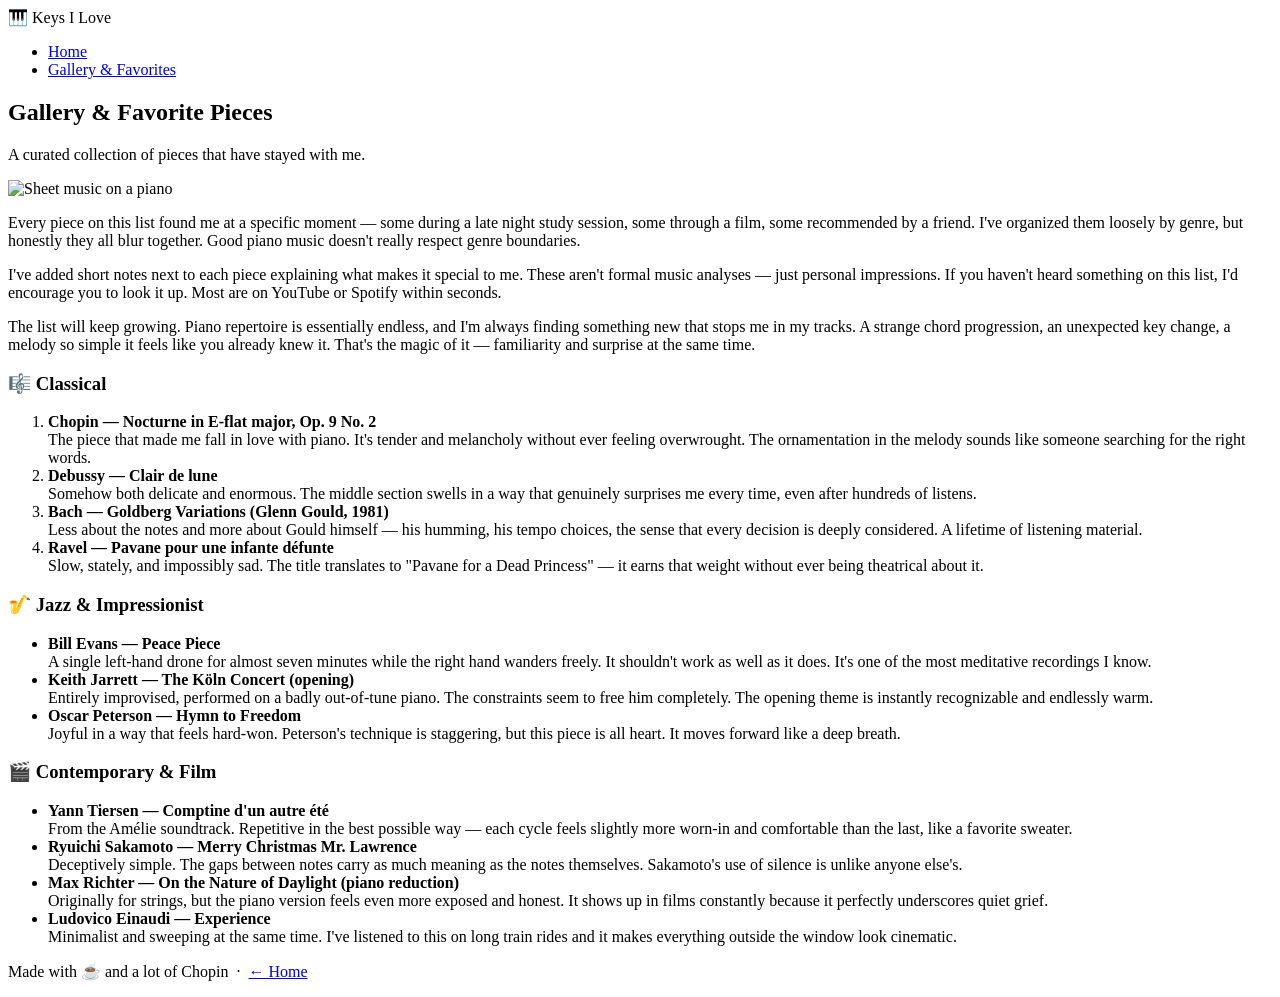
==== gallery.html @ c5415df9 "Rename gallery_html.html to gallery.html" ====
<!DOCTYPE html>
<html lang="en">
<head>
  <meta charset="UTF-8" />
  <meta name="viewport" content="width=device-width, initial-scale=1.0"/>
  <title>Gallery & Favorites | Keys I Love</title>
  <link rel="stylesheet" href="style.css" />
  <link href="https://fonts.googleapis.com/css2?family=Playfair+Display:ital,wght@0,400;0,700;1,400&family=Lato:wght@300;400;700&display=swap" rel="stylesheet"/>
</head>
<body>

  <header>
    <nav>
      <span class="site-logo">🎹 Keys I Love</span>
      <ul>
        <li><a href="index.html">Home</a></li>
        <li><a href="gallery.html" class="active">Gallery &amp; Favorites</a></li>
      </ul>
    </nav>
  </header>

  <main>
    <section class="hero">
      <h2>Gallery &amp; Favorite Pieces</h2>
      <p class="subtitle">A curated collection of pieces that have stayed with me.</p>
    </section>

    <section class="card">
      <div class="gallery-intro">
        <img
          src="https://images.unsplash.com/photo-1507838153414-b4b713384a76?w=700&q=80"
          alt="Sheet music on a piano"
        />
        <div>
          <p>
            Every piece on this list found me at a specific moment — some during a late
            night study session, some through a film, some recommended by a friend. I've
            organized them loosely by genre, but honestly they all blur together. Good
            piano music doesn't really respect genre boundaries.
          </p>
          <p>
            I've added short notes next to each piece explaining what makes it special to
            me. These aren't formal music analyses — just personal impressions. If you
            haven't heard something on this list, I'd encourage you to look it up. Most
            are on YouTube or Spotify within seconds.
          </p>
          <p>
            The list will keep growing. Piano repertoire is essentially endless, and I'm
            always finding something new that stops me in my tracks. A strange chord
            progression, an unexpected key change, a melody so simple it feels like you
            already knew it. That's the magic of it — familiarity and surprise at the
            same time.
          </p>
        </div>
      </div>
    </section>

    <section class="card">
      <h3>🎼 Classical</h3>
      <ol class="piece-list">
        <li>
          <strong>Chopin — Nocturne in E-flat major, Op. 9 No. 2</strong><br/>
          The piece that made me fall in love with piano. It's tender and melancholy without
          ever feeling overwrought. The ornamentation in the melody sounds like someone
          searching for the right words.
        </li>
        <li>
          <strong>Debussy — Clair de lune</strong><br/>
          Somehow both delicate and enormous. The middle section swells in a way that
          genuinely surprises me every time, even after hundreds of listens.
        </li>
        <li>
          <strong>Bach — Goldberg Variations (Glenn Gould, 1981)</strong><br/>
          Less about the notes and more about Gould himself — his humming, his tempo choices,
          the sense that every decision is deeply considered. A lifetime of listening material.
        </li>
        <li>
          <strong>Ravel — Pavane pour une infante défunte</strong><br/>
          Slow, stately, and impossibly sad. The title translates to "Pavane for a Dead
          Princess" — it earns that weight without ever being theatrical about it.
        </li>
      </ol>
    </section>

    <section class="card">
      <h3>🎷 Jazz &amp; Impressionist</h3>
      <ul class="piece-list">
        <li>
          <strong>Bill Evans — Peace Piece</strong><br/>
          A single left-hand drone for almost seven minutes while the right hand wanders freely.
          It shouldn't work as well as it does. It's one of the most meditative recordings I know.
        </li>
        <li>
          <strong>Keith Jarrett — The Köln Concert (opening)</strong><br/>
          Entirely improvised, performed on a badly out-of-tune piano. The constraints seem to
          free him completely. The opening theme is instantly recognizable and endlessly warm.
        </li>
        <li>
          <strong>Oscar Peterson — Hymn to Freedom</strong><br/>
          Joyful in a way that feels hard-won. Peterson's technique is staggering, but this piece
          is all heart. It moves forward like a deep breath.
        </li>
      </ul>
    </section>

    <section class="card">
      <h3>🎬 Contemporary &amp; Film</h3>
      <ul class="piece-list">
        <li>
          <strong>Yann Tiersen — Comptine d'un autre été</strong><br/>
          From the Amélie soundtrack. Repetitive in the best possible way — each cycle feels
          slightly more worn-in and comfortable than the last, like a favorite sweater.
        </li>
        <li>
          <strong>Ryuichi Sakamoto — Merry Christmas Mr. Lawrence</strong><br/>
          Deceptively simple. The gaps between notes carry as much meaning as the notes
          themselves. Sakamoto's use of silence is unlike anyone else's.
        </li>
        <li>
          <strong>Max Richter — On the Nature of Daylight (piano reduction)</strong><br/>
          Originally for strings, but the piano version feels even more exposed and honest.
          It shows up in films constantly because it perfectly underscores quiet grief.
        </li>
        <li>
          <strong>Ludovico Einaudi — Experience</strong><br/>
          Minimalist and sweeping at the same time. I've listened to this on long train rides
          and it makes everything outside the window look cinematic.
        </li>
      </ul>
    </section>

  </main>

  <footer>
    <p>Made with ☕ and a lot of Chopin &nbsp;·&nbsp; <a href="index.html">← Home</a></p>
  </footer>

</body>
</html>
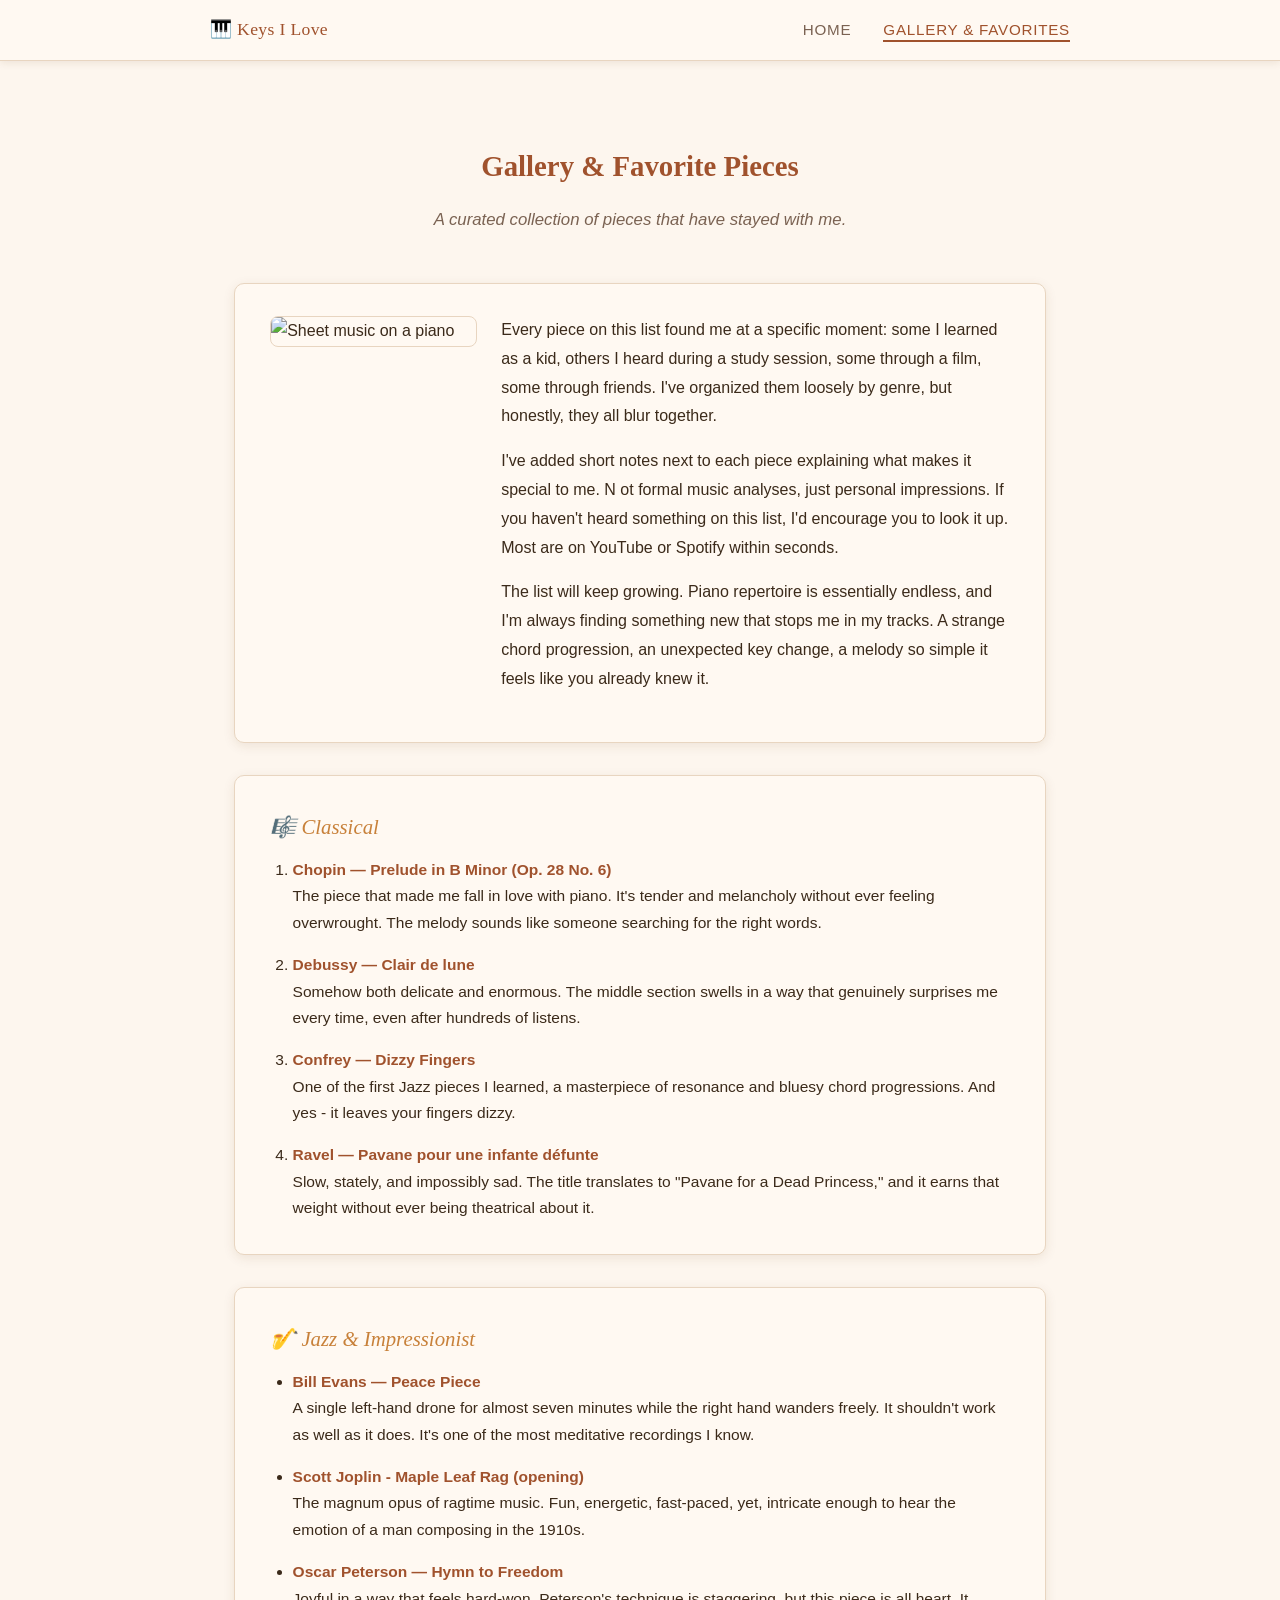
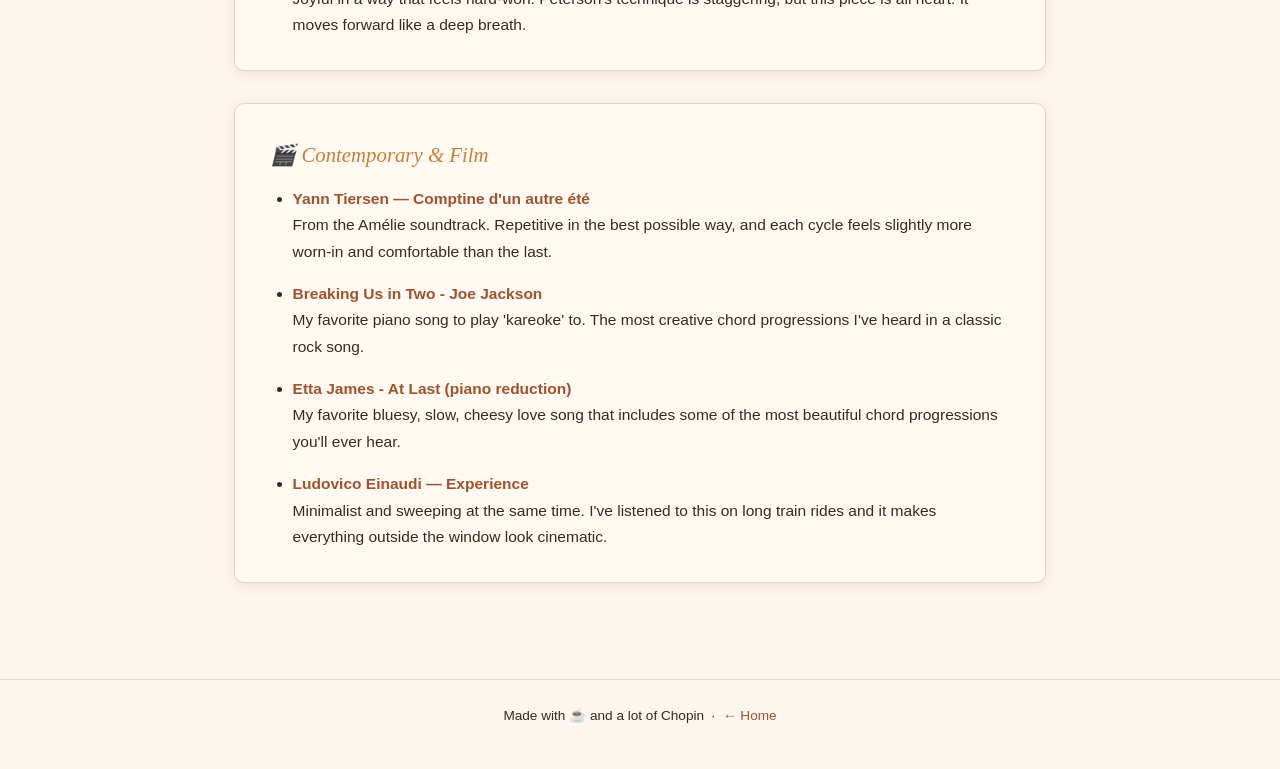
==== commit 3cfa9dc3: "Update gallery.html" ====
--- a/gallery.html
+++ b/gallery.html
@@ -33,14 +33,15 @@
         />
         <div>
           <p>
-            Every piece on this list found me at a specific moment — some during a late
-            night study session, some through a film, some recommended by a friend. I've
-            organized them loosely by genre, but honestly they all blur together. Good
-            piano music doesn't really respect genre boundaries.
+            Every piece on this list found me at a specific moment: some I learned as a
+            kid, others I heard during a study session, some through a film, some through
+            friends. I've organized them loosely by genre, but honestly, they all blur 
+            together.
+  
           </p>
           <p>
             I've added short notes next to each piece explaining what makes it special to
-            me. These aren't formal music analyses — just personal impressions. If you
+            me. N ot formal music analyses, just personal impressions. If you
             haven't heard something on this list, I'd encourage you to look it up. Most
             are on YouTube or Spotify within seconds.
           </p>
@@ -48,8 +49,7 @@
             The list will keep growing. Piano repertoire is essentially endless, and I'm
             always finding something new that stops me in my tracks. A strange chord
             progression, an unexpected key change, a melody so simple it feels like you
-            already knew it. That's the magic of it — familiarity and surprise at the
-            same time.
+            already knew it.
           </p>
         </div>
       </div>
@@ -59,9 +59,9 @@
       <h3>🎼 Classical</h3>
       <ol class="piece-list">
         <li>
-          <strong>Chopin — Nocturne in E-flat major, Op. 9 No. 2</strong><br/>
+          <strong>Chopin — Prelude in B Minor (Op. 28 No. 6) </strong><br/>
           The piece that made me fall in love with piano. It's tender and melancholy without
-          ever feeling overwrought. The ornamentation in the melody sounds like someone
+          ever feeling overwrought. The melody sounds like someone
           searching for the right words.
         </li>
         <li>
@@ -70,14 +70,14 @@
           genuinely surprises me every time, even after hundreds of listens.
         </li>
         <li>
-          <strong>Bach — Goldberg Variations (Glenn Gould, 1981)</strong><br/>
-          Less about the notes and more about Gould himself — his humming, his tempo choices,
-          the sense that every decision is deeply considered. A lifetime of listening material.
+          <strong>Confrey — Dizzy Fingers</strong><br/>
+          One of the first Jazz pieces I learned, a masterpiece of resonance and bluesy
+          chord progressions. And yes - it leaves your fingers dizzy.
         </li>
         <li>
           <strong>Ravel — Pavane pour une infante défunte</strong><br/>
           Slow, stately, and impossibly sad. The title translates to "Pavane for a Dead
-          Princess" — it earns that weight without ever being theatrical about it.
+          Princess," and it earns that weight without ever being theatrical about it.
         </li>
       </ol>
     </section>
@@ -91,9 +91,9 @@
           It shouldn't work as well as it does. It's one of the most meditative recordings I know.
         </li>
         <li>
-          <strong>Keith Jarrett — The Köln Concert (opening)</strong><br/>
-          Entirely improvised, performed on a badly out-of-tune piano. The constraints seem to
-          free him completely. The opening theme is instantly recognizable and endlessly warm.
+          <strong> Scott Joplin - Maple Leaf Rag (opening)</strong><br/>
+          The magnum opus of ragtime music. Fun, energetic, fast-paced, yet, intricate enough
+          to hear the emotion of a man composing in the 1910s. 
         </li>
         <li>
           <strong>Oscar Peterson — Hymn to Freedom</strong><br/>
@@ -108,18 +108,18 @@
       <ul class="piece-list">
         <li>
           <strong>Yann Tiersen — Comptine d'un autre été</strong><br/>
-          From the Amélie soundtrack. Repetitive in the best possible way — each cycle feels
-          slightly more worn-in and comfortable than the last, like a favorite sweater.
+          From the Amélie soundtrack. Repetitive in the best possible way, and each cycle feels
+          slightly more worn-in and comfortable than the last.
         </li>
         <li>
-          <strong>Ryuichi Sakamoto — Merry Christmas Mr. Lawrence</strong><br/>
-          Deceptively simple. The gaps between notes carry as much meaning as the notes
-          themselves. Sakamoto's use of silence is unlike anyone else's.
+          <strong> Breaking Us in Two - Joe Jackson </strong><br/>
+          My favorite piano song to play 'kareoke' to. The most creative chord progressions
+          I've heard in a classic rock song. 
         </li>
         <li>
-          <strong>Max Richter — On the Nature of Daylight (piano reduction)</strong><br/>
-          Originally for strings, but the piano version feels even more exposed and honest.
-          It shows up in films constantly because it perfectly underscores quiet grief.
+          <strong> Etta James - At Last (piano reduction)</strong><br/>
+          My favorite bluesy, slow, cheesy love song that includes some of the most 
+          beautiful chord progressions you'll ever hear. 
         </li>
         <li>
           <strong>Ludovico Einaudi — Experience</strong><br/>
--- a/style.css
+++ b/style.css
@@ -0,0 +1,237 @@
+/* ── Google Fonts loaded in HTML ── */
+
+/* ── CSS Variables: warm color scheme ── */
+:root {
+  --bg:        #fdf6ee;
+  --surface:   #fff9f2;
+  --accent:    #a0522d;   /* sienna */
+  --accent2:   #c8813a;   /* warm amber */
+  --text:      #3b2a1a;
+  --muted:     #7a6252;
+  --border:    #e8d5c0;
+  --shadow:    rgba(100, 60, 20, 0.10);
+}
+
+/* ── Reset & Base ── */
+*, *::before, *::after { box-sizing: border-box; margin: 0; padding: 0; }
+
+body {
+  font-family: 'Lato', sans-serif;
+  font-weight: 300;
+  background-color: var(--bg);
+  color: var(--text);
+  line-height: 1.8;
+}
+
+/* ── Typography ── */
+h1 {
+  font-family: 'Playfair Display', serif;
+  font-size: 2.6rem;
+  font-weight: 700;
+  color: var(--accent);
+  margin-bottom: 0.4rem;
+}
+
+h2 {
+  font-family: 'Playfair Display', serif;
+  font-size: 1.8rem;
+  font-weight: 700;
+  color: var(--accent);
+  margin-bottom: 0.75rem;
+}
+
+h3 {
+  font-family: 'Playfair Display', serif;
+  font-size: 1.3rem;
+  font-weight: 400;
+  font-style: italic;
+  color: var(--accent2);
+  margin-bottom: 0.75rem;
+}
+
+p { margin-bottom: 1rem; color: var(--text); }
+
+a {
+  color: var(--accent);
+  text-decoration: none;
+  border-bottom: 1px solid transparent;
+  transition: border-color 0.2s, color 0.2s;
+}
+a:hover {
+  color: var(--accent2);
+  border-bottom-color: var(--accent2);
+}
+
+/* ── Header & Nav ── */
+header {
+  background-color: var(--surface);
+  border-bottom: 1px solid var(--border);
+  padding: 0 2rem;
+  position: sticky;
+  top: 0;
+  z-index: 100;
+  box-shadow: 0 2px 8px var(--shadow);
+}
+
+nav {
+  max-width: 860px;
+  margin: 0 auto;
+  display: flex;
+  align-items: center;
+  justify-content: space-between;
+  height: 60px;
+}
+
+.site-logo {
+  font-family: 'Playfair Display', serif;
+  font-size: 1.1rem;
+  color: var(--accent);
+  letter-spacing: 0.02em;
+}
+
+nav ul {
+  list-style: none;
+  display: flex;
+  gap: 2rem;
+}
+
+nav ul li a {
+  font-family: 'Lato', sans-serif;
+  font-weight: 400;
+  font-size: 0.95rem;
+  letter-spacing: 0.05em;
+  text-transform: uppercase;
+  color: var(--muted);
+  border-bottom: 2px solid transparent;
+  padding-bottom: 2px;
+}
+
+nav ul li a:hover,
+nav ul li a.active {
+  color: var(--accent);
+  border-bottom-color: var(--accent);
+}
+
+/* ── Main Layout ── */
+main {
+  max-width: 860px;
+  margin: 0 auto;
+  padding: 2.5rem 1.5rem 4rem;
+  display: flex;
+  flex-direction: column;
+  gap: 2rem;
+}
+
+/* ── Hero Section ── */
+.hero {
+  text-align: center;
+  padding: 2.5rem 1rem 1rem;
+}
+
+.subtitle {
+  font-size: 1.05rem;
+  color: var(--muted);
+  font-style: italic;
+  margin-bottom: 0;
+}
+
+/* ── Cards ── */
+.card {
+  background-color: var(--surface);
+  border: 1px solid var(--border);
+  border-radius: 10px;
+  padding: 2rem 2.2rem;
+  box-shadow: 0 3px 12px var(--shadow);
+}
+
+/* ── Intro two-column layout ── */
+.intro-text { flex: 1; }
+
+.intro-image {
+  flex: 0 0 280px;
+  display: flex;
+  flex-direction: column;
+  align-items: center;
+  gap: 0.5rem;
+}
+
+@media (min-width: 640px) {
+  .intro.card {
+    display: flex;
+    gap: 2rem;
+    align-items: flex-start;
+  }
+}
+
+/* ── Images ── */
+img {
+  width: 100%;
+  border-radius: 8px;
+  border: 1px solid var(--border);
+  display: block;
+}
+
+.caption {
+  font-size: 0.8rem;
+  color: var(--muted);
+  font-style: italic;
+  text-align: center;
+  margin-bottom: 0;
+}
+
+/* ── Gallery intro two-column ── */
+.gallery-intro {
+  display: flex;
+  flex-direction: column;
+  gap: 1.5rem;
+}
+
+@media (min-width: 640px) {
+  .gallery-intro {
+    flex-direction: row;
+    align-items: flex-start;
+  }
+  .gallery-intro img { max-width: 280px; }
+}
+
+/* ── Piece Lists ── */
+.piece-list {
+  padding-left: 1.4rem;
+  display: flex;
+  flex-direction: column;
+  gap: 1rem;
+}
+
+.piece-list li {
+  font-size: 0.97rem;
+  line-height: 1.7;
+}
+
+.piece-list strong {
+  font-weight: 700;
+  color: var(--accent);
+}
+
+/* ── Contact ── */
+.contact-links {
+  list-style: none;
+  padding: 0;
+  display: flex;
+  flex-wrap: wrap;
+  gap: 1.2rem;
+  margin-top: 0.5rem;
+}
+
+.contact-links li {
+  font-size: 0.97rem;
+}
+
+/* ── Footer ── */
+footer {
+  text-align: center;
+  padding: 1.5rem;
+  font-size: 0.85rem;
+  color: var(--muted);
+  border-top: 1px solid var(--border);
+  margin-top: 2rem;
+}
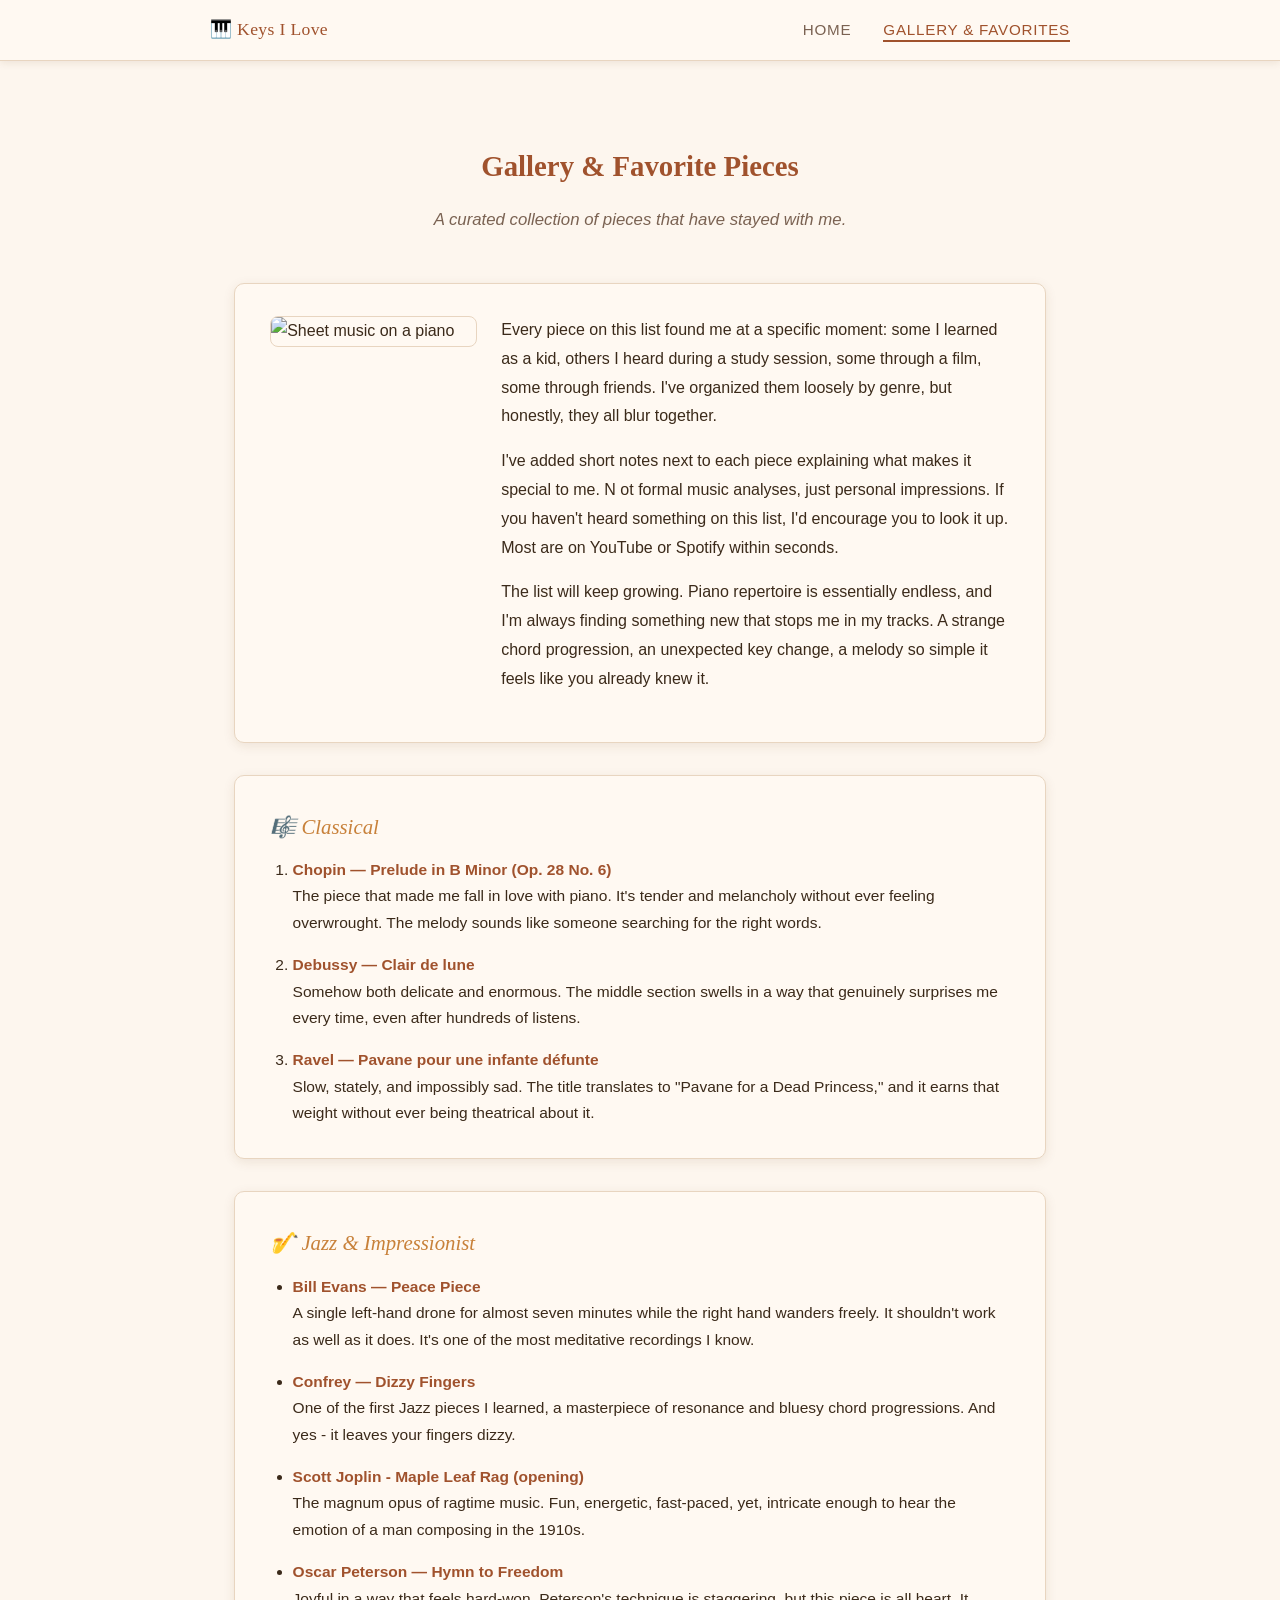
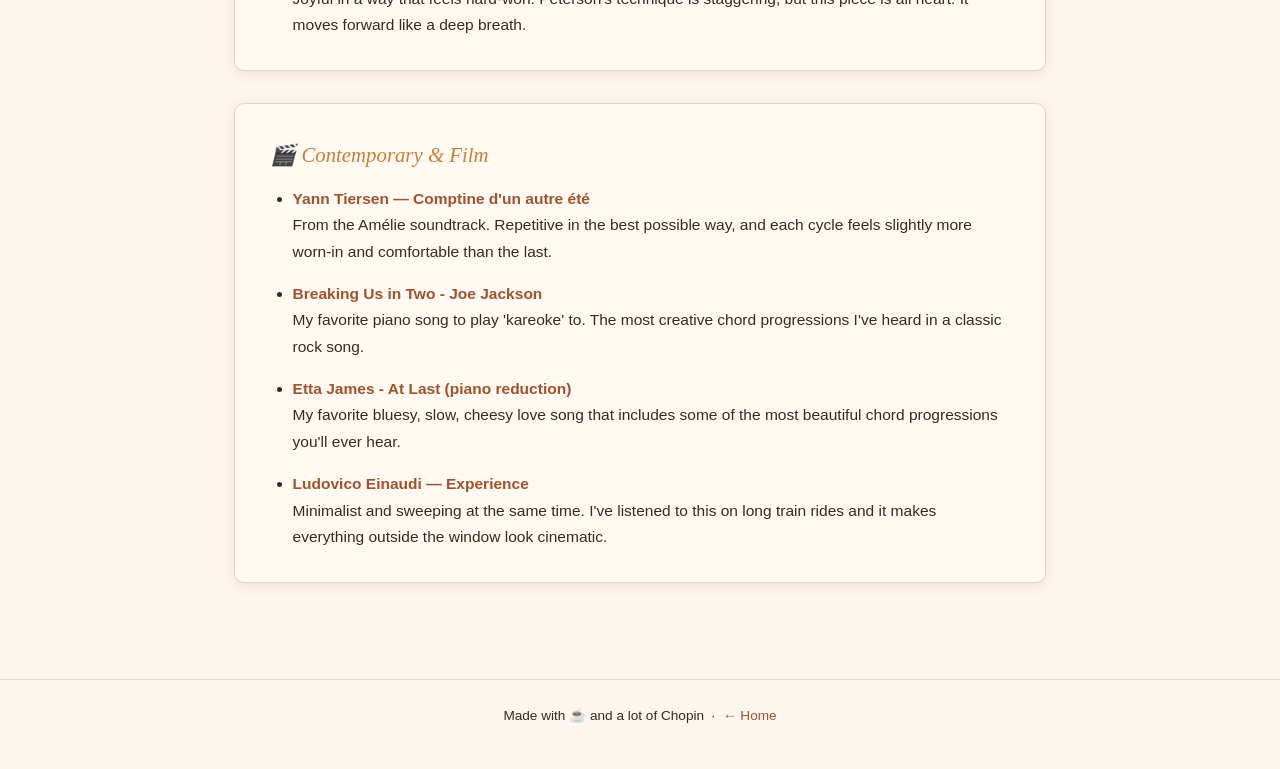
==== commit 2e9ddf4f: "Update gallery.html" ====
--- a/gallery.html
+++ b/gallery.html
@@ -70,11 +70,6 @@
           genuinely surprises me every time, even after hundreds of listens.
         </li>
         <li>
-          <strong>Confrey — Dizzy Fingers</strong><br/>
-          One of the first Jazz pieces I learned, a masterpiece of resonance and bluesy
-          chord progressions. And yes - it leaves your fingers dizzy.
-        </li>
-        <li>
           <strong>Ravel — Pavane pour une infante défunte</strong><br/>
           Slow, stately, and impossibly sad. The title translates to "Pavane for a Dead
           Princess," and it earns that weight without ever being theatrical about it.
@@ -89,6 +84,11 @@
           <strong>Bill Evans — Peace Piece</strong><br/>
           A single left-hand drone for almost seven minutes while the right hand wanders freely.
           It shouldn't work as well as it does. It's one of the most meditative recordings I know.
+        </li>
+          <li>
+          <strong>Confrey — Dizzy Fingers</strong><br/>
+          One of the first Jazz pieces I learned, a masterpiece of resonance and bluesy
+          chord progressions. And yes - it leaves your fingers dizzy.
         </li>
         <li>
           <strong> Scott Joplin - Maple Leaf Rag (opening)</strong><br/>
